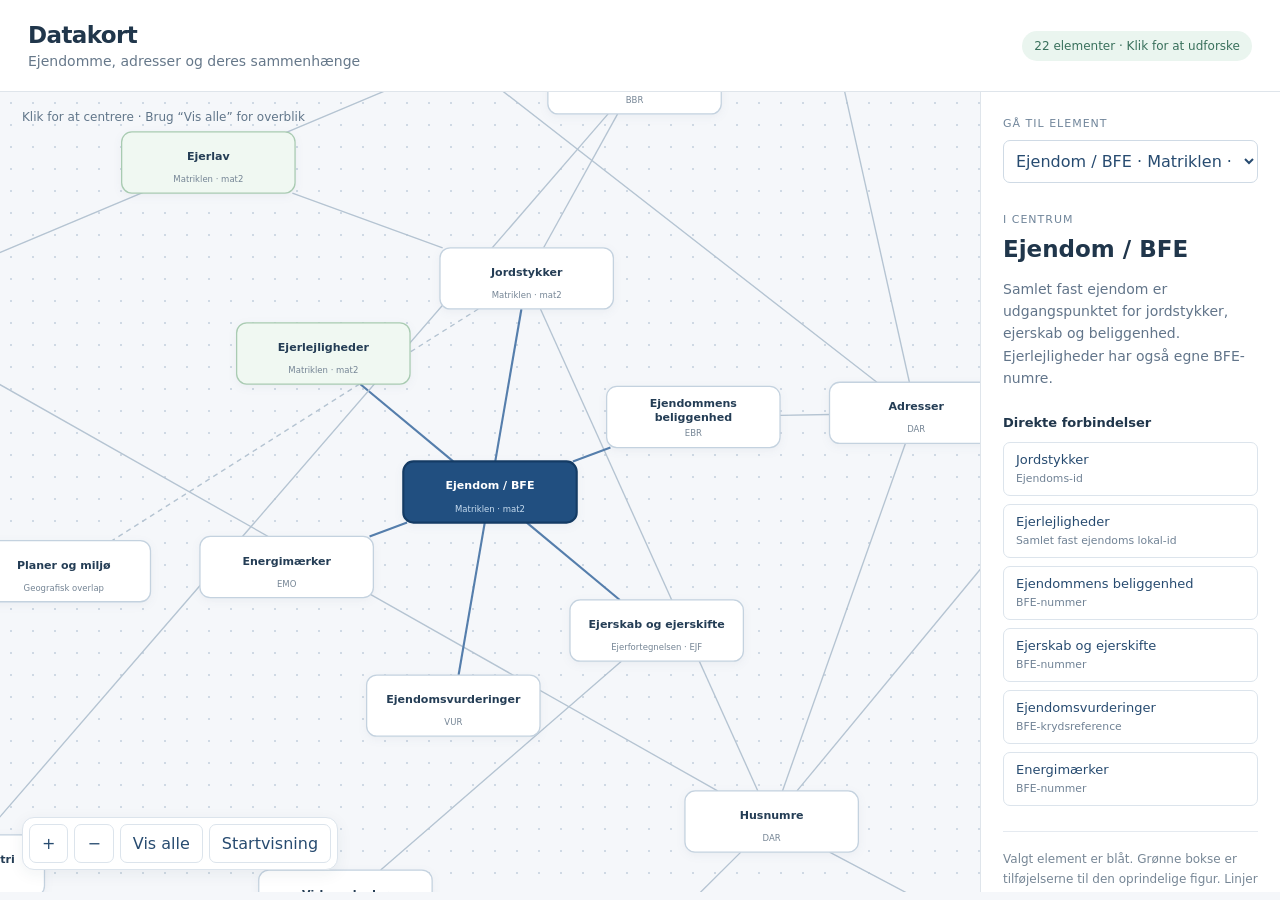
==== datamodel-app/index.html @ 89b3557c "Add standalone Danish interactive data map Co-authored-by: Copilot App <223556219+Copilot@users.nore" ====
<!doctype html>
<html lang="da">
<head>
  <meta charset="utf-8">
  <meta name="viewport" content="width=device-width, initial-scale=1">
  <title>Datakort · Ejendomme og adresser</title>
  <style>
    :root { color-scheme: light; font-family: system-ui, sans-serif; color: #20364b; background: #f5f7fa; }
    * { box-sizing: border-box; }
    body { margin: 0; }
    header { padding: 22px 28px; background: white; border-bottom: 1px solid #dfe5eb; display: flex; align-items: center; justify-content: space-between; gap: 20px; }
    h1 { margin: 0 0 5px; font-size: 23px; letter-spacing: -.6px; }
    header p { margin: 0; color: #66788a; font-size: 14px; }
    .badge { font-size: 12px; color: #39705c; background: #eaf5ef; padding: 8px 12px; border-radius: 20px; white-space: nowrap; }
    main { display: grid; grid-template-columns: minmax(0, 1fr) 300px; height: calc(100dvh - 100px); min-height: 460px; }
    .map { position: relative; overflow: hidden; background: radial-gradient(circle, #cfd9e4 1px, transparent 1px); background-size: 22px 22px; }
    svg { width: 100%; height: 100%; display: block; touch-action: none; cursor: grab; }
    svg.dragging { cursor: grabbing; }
    .edge { stroke: #b5c4d2; stroke-width: 1.6; fill: none; }
    .edge.active { stroke: #557eac; stroke-width: 2.5; }
    .edge.spatial { stroke-dasharray: 6 5; }
    .node { cursor: pointer; outline: none; }
    .node rect { fill: white; stroke: #c4d2df; stroke-width: 1.5; filter: drop-shadow(0 3px 5px #1e355b0d); }
    .node.added rect { fill: #f0f8f2; stroke: #a9cbb2; }
    .node:hover rect, .node:focus-visible rect { stroke: #1969b8; stroke-width: 3; }
    .node.selected rect { fill: #214f80; stroke: #143b64; stroke-width: 2.5; }
    .node text { fill: #243d55; font-size: 13px; font-weight: 600; pointer-events: none; text-anchor: middle; }
    .node .sub { fill: #758595; font-size: 10px; font-weight: 400; }
    .node.selected text { fill: white; }
    .node.selected .sub { fill: #c7dcef; }
    .toolbar { position: absolute; bottom: 22px; left: 22px; display: flex; gap: 6px; padding: 6px; background: white; border: 1px solid #dce4ec; border-radius: 12px; box-shadow: 0 4px 16px #243d5510; }
    button, select { font: inherit; }
    button { border: 1px solid #dce4ec; background: white; color: #274b70; border-radius: 7px; padding: 9px 12px; cursor: pointer; }
    button:hover { background: #edf4fb; }
    button:focus-visible, select:focus-visible { outline: 3px solid #3986cc; outline-offset: 2px; }
    .hint { position: absolute; top: 18px; left: 22px; font-size: 12px; color: #61768a; pointer-events: none; }
    aside { padding: 25px 22px; background: white; border-left: 1px solid #dfe5eb; overflow: auto; }
    label, .eyebrow { display: block; font-size: 11px; text-transform: uppercase; letter-spacing: 1px; color: #71869b; margin: 0 0 10px; }
    select { width: 100%; padding: 10px 8px; border: 1px solid #cfdae5; border-radius: 7px; background: white; color: #274b70; margin-bottom: 30px; }
    h2 { font-size: 23px; line-height: 1.2; margin: 0 0 10px; }
    #description { color: #62758a; font-size: 14px; line-height: 1.6; }
    h3 { font-size: 13px; margin: 25px 0 12px; }
    #neighbors { display: grid; gap: 8px; }
    #neighbors button { text-align: left; font-size: 13px; }
    #neighbors small { display: block; color: #708295; padding-top: 4px; line-height: 1.4; }
    .note { font-size: 12px; color: #778796; line-height: 1.6; border-top: 1px solid #e5eaf0; margin-top: 25px; padding-top: 18px; }
    @media (max-width: 720px) {
      header { padding: 16px; } h1 { font-size: 19px; } .badge { display: none; }
      main { display: flex; flex-direction: column; height: auto; }
      .map { height: 65dvh; min-height: 380px; }
      aside { border-left: 0; border-top: 1px solid #dfe5eb; padding: 20px; }
      select { margin-bottom: 20px; } .hint { max-width: 230px; }
    }
  </style>
</head>
<body>
  <header>
    <div><h1>Datakort</h1><p>Ejendomme, adresser og deres sammenhænge</p></div>
    <span class="badge">22 elementer · Klik for at udforske</span>
  </header>
  <main>
    <section class="map" aria-label="Interaktivt relationskort">
      <span class="hint">Klik for at centrere · Brug “Vis alle” for overblik</span>
      <svg aria-label="Datasamlinger og forbindelser">
        <g id="viewport"><g id="edges"></g><g id="nodes"></g></g>
      </svg>
      <div class="toolbar" aria-label="Kortkontrol">
        <button id="zoom-in" aria-label="Zoom ind">+</button>
        <button id="zoom-out" aria-label="Zoom ud">−</button>
        <button id="fit">Vis alle</button>
        <button id="reset">Startvisning</button>
      </div>
    </section>
    <aside>
      <label for="choose">Gå til element</label>
      <select id="choose"></select>
      <p class="eyebrow">I centrum</p>
      <h2 id="title" aria-live="polite"></h2>
      <p id="description"></p>
      <h3>Direkte forbindelser</h3>
      <div id="neighbors"></div>
      <p class="note">Valgt element er blåt. Grønne bokse er tilføjelserne til den oprindelige figur. Linjer viser overordnede sammenhænge, ikke nødvendigvis fremmednøgler eller én-til-én-forhold. Stiplet linje viser geografisk overlap.<br><br>Træk i baggrunden for at flytte kortet. Zoom med musehjulet eller knapperne. Bokse kan også vælges med Tab og Enter.<br><br>Statisk model fra databaseundersøgelsen. Ingen liveforbindelse eller persondata.</p>
    </aside>
  </main>
  <script src="app.js"></script>
</body>
</html>
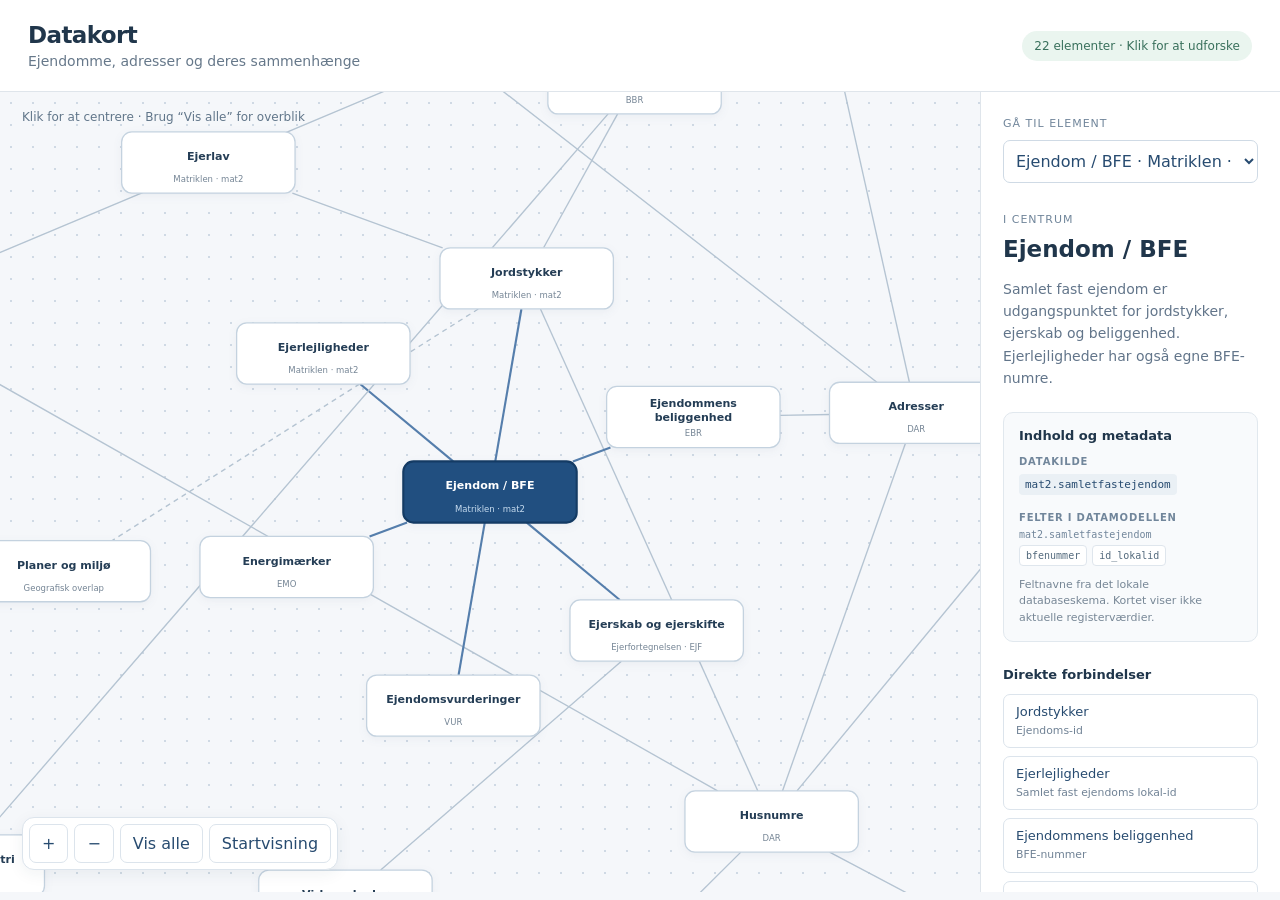
==== commit b5b0bdd2: "Show schema metadata for data map elements Co-authored-by: Copilot App <223556219+Copilot@users.nore" ====
--- a/datamodel-app/index.html
+++ b/datamodel-app/index.html
@@ -21,7 +21,6 @@
     .edge.spatial { stroke-dasharray: 6 5; }
     .node { cursor: pointer; outline: none; }
     .node rect { fill: white; stroke: #c4d2df; stroke-width: 1.5; filter: drop-shadow(0 3px 5px #1e355b0d); }
-    .node.added rect { fill: #f0f8f2; stroke: #a9cbb2; }
     .node:hover rect, .node:focus-visible rect { stroke: #1969b8; stroke-width: 3; }
     .node.selected rect { fill: #214f80; stroke: #143b64; stroke-width: 2.5; }
     .node text { fill: #243d55; font-size: 13px; font-weight: 600; pointer-events: none; text-anchor: middle; }
@@ -39,6 +38,16 @@
     select { width: 100%; padding: 10px 8px; border: 1px solid #cfdae5; border-radius: 7px; background: white; color: #274b70; margin-bottom: 30px; }
     h2 { font-size: 23px; line-height: 1.2; margin: 0 0 10px; }
     #description { color: #62758a; font-size: 14px; line-height: 1.6; }
+    .metadata { margin-top: 22px; padding: 15px; border: 1px solid #e1e8ee; border-radius: 10px; background: #f8fafc; }
+    .metadata h3 { margin: 0 0 13px; font-size: 13px; }
+    .metadata-label { margin: 13px 0 6px; color: #71869b; font-size: 10px; font-weight: 700; letter-spacing: .08em; text-transform: uppercase; }
+    .metadata-label:first-of-type { margin-top: 0; }
+    .metadata-table { display: inline-block; margin: 0 4px 4px 0; padding: 4px 6px; border-radius: 4px; background: #eaf0f5; color: #274b70; font: 11px ui-monospace, monospace; overflow-wrap: anywhere; }
+    .metadata-groups { display: grid; gap: 10px; }
+    .metadata-fields { display: flex; flex-wrap: wrap; gap: 5px; }
+    .metadata-table-name { margin: 0 0 5px; color: #71869b; font: 10px ui-monospace, monospace; }
+    .metadata-field { min-width: 0; max-width: 100%; padding: 4px 6px; border: 1px solid #dfe6ed; border-radius: 4px; background: white; color: #536a7d; font: 10px ui-monospace, monospace; overflow-wrap: anywhere; word-break: break-word; }
+    .metadata-note { margin: 11px 0 0; color: #778796; font-size: 11px; line-height: 1.5; }
     h3 { font-size: 13px; margin: 25px 0 12px; }
     #neighbors { display: grid; gap: 8px; }
     #neighbors button { text-align: left; font-size: 13px; }
@@ -77,9 +86,17 @@
       <p class="eyebrow">I centrum</p>
       <h2 id="title" aria-live="polite"></h2>
       <p id="description"></p>
+      <section class="metadata" aria-labelledby="metadata-title">
+        <h3 id="metadata-title">Indhold og metadata</h3>
+        <p class="metadata-label">Datakilde</p>
+        <div id="metadata-source"></div>
+        <p class="metadata-label">Felter i datamodellen</p>
+        <div id="metadata-fields" class="metadata-groups"></div>
+        <p id="metadata-note" class="metadata-note"></p>
+      </section>
       <h3>Direkte forbindelser</h3>
       <div id="neighbors"></div>
-      <p class="note">Valgt element er blåt. Grønne bokse er tilføjelserne til den oprindelige figur. Linjer viser overordnede sammenhænge, ikke nødvendigvis fremmednøgler eller én-til-én-forhold. Stiplet linje viser geografisk overlap.<br><br>Træk i baggrunden for at flytte kortet. Zoom med musehjulet eller knapperne. Bokse kan også vælges med Tab og Enter.<br><br>Statisk model fra databaseundersøgelsen. Ingen liveforbindelse eller persondata.</p>
+      <p class="note">Valgt element er blåt. Linjer viser overordnede sammenhænge, ikke nødvendigvis fremmednøgler eller én-til-én-forhold. Stiplet linje viser geografisk overlap.<br><br>Træk i baggrunden for at flytte kortet. Zoom med musehjulet eller knapperne. Bokse kan også vælges med Tab og Enter.<br><br>Statisk model fra databaseundersøgelsen. Ingen liveforbindelse eller persondata.</p>
     </aside>
   </main>
   <script src="app.js"></script>
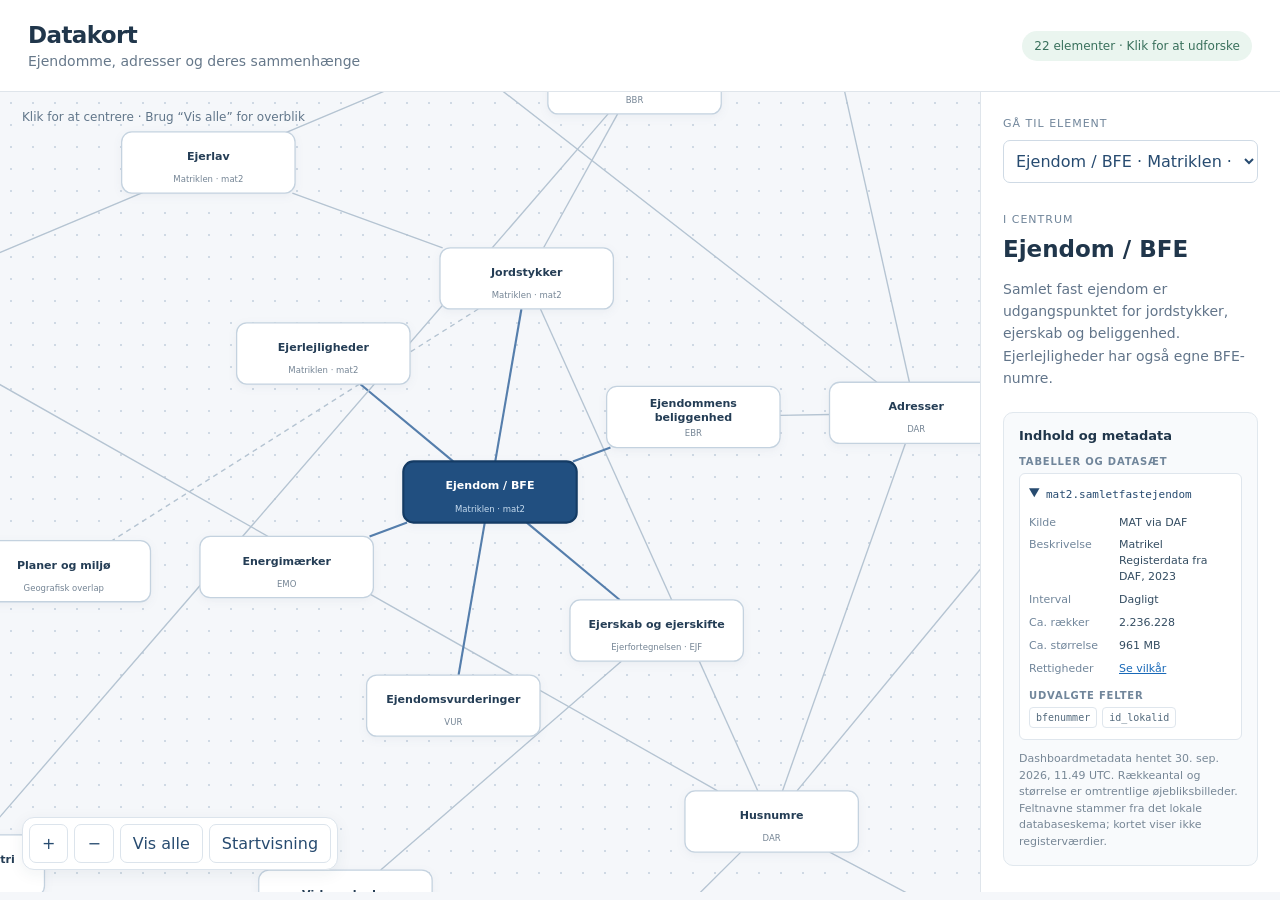
==== commit 289241a6: "Show Datatank dataset metadata in data map Co-authored-by: Copilot App <223556219+Copilot@users.nore" ====
--- a/datamodel-app/index.html
+++ b/datamodel-app/index.html
@@ -41,11 +41,18 @@
     .metadata { margin-top: 22px; padding: 15px; border: 1px solid #e1e8ee; border-radius: 10px; background: #f8fafc; }
     .metadata h3 { margin: 0 0 13px; font-size: 13px; }
     .metadata-label { margin: 13px 0 6px; color: #71869b; font-size: 10px; font-weight: 700; letter-spacing: .08em; text-transform: uppercase; }
-    .metadata-label:first-of-type { margin-top: 0; }
-    .metadata-table { display: inline-block; margin: 0 4px 4px 0; padding: 4px 6px; border-radius: 4px; background: #eaf0f5; color: #274b70; font: 11px ui-monospace, monospace; overflow-wrap: anywhere; }
-    .metadata-groups { display: grid; gap: 10px; }
+    .metadata-groups { display: grid; gap: 8px; }
+    .metadata-table-detail { border: 1px solid #dfe6ed; border-radius: 6px; background: white; min-width: 0; }
+    .metadata-table-detail summary { padding: 9px; color: #274b70; cursor: pointer; overflow-wrap: anywhere; }
+    .metadata-table-detail summary code { font: 11px ui-monospace, monospace; }
+    .metadata-table-detail summary:focus-visible { outline: 3px solid #3986cc; outline-offset: 2px; }
+    .metadata-table-body { padding: 0 9px 11px; }
+    .metadata-table-body dl { display: grid; grid-template-columns: 85px minmax(0, 1fr); gap: 7px 5px; margin: 4px 0 12px; font-size: 11px; line-height: 1.45; overflow-wrap: anywhere; }
+    .metadata-table-body dt { color: #71869b; }
+    .metadata-table-body dd { margin: 0; color: #344d62; }
+    .metadata-table-body a { color: #1969b8; }
     .metadata-fields { display: flex; flex-wrap: wrap; gap: 5px; }
-    .metadata-table-name { margin: 0 0 5px; color: #71869b; font: 10px ui-monospace, monospace; }
+    .metadata-unavailable { font-size: 11px; color: #778796; }
     .metadata-field { min-width: 0; max-width: 100%; padding: 4px 6px; border: 1px solid #dfe6ed; border-radius: 4px; background: white; color: #536a7d; font: 10px ui-monospace, monospace; overflow-wrap: anywhere; word-break: break-word; }
     .metadata-note { margin: 11px 0 0; color: #778796; font-size: 11px; line-height: 1.5; }
     h3 { font-size: 13px; margin: 25px 0 12px; }
@@ -88,9 +95,7 @@
       <p id="description"></p>
       <section class="metadata" aria-labelledby="metadata-title">
         <h3 id="metadata-title">Indhold og metadata</h3>
-        <p class="metadata-label">Datakilde</p>
-        <div id="metadata-source"></div>
-        <p class="metadata-label">Felter i datamodellen</p>
+        <p class="metadata-label">Tabeller og datasæt</p>
         <div id="metadata-fields" class="metadata-groups"></div>
         <p id="metadata-note" class="metadata-note"></p>
       </section>
@@ -99,6 +104,7 @@
       <p class="note">Valgt element er blåt. Linjer viser overordnede sammenhænge, ikke nødvendigvis fremmednøgler eller én-til-én-forhold. Stiplet linje viser geografisk overlap.<br><br>Træk i baggrunden for at flytte kortet. Zoom med musehjulet eller knapperne. Bokse kan også vælges med Tab og Enter.<br><br>Statisk model fra databaseundersøgelsen. Ingen liveforbindelse eller persondata.</p>
     </aside>
   </main>
+  <script src="dashboard-metadata.js"></script>
   <script src="app.js"></script>
 </body>
 </html>
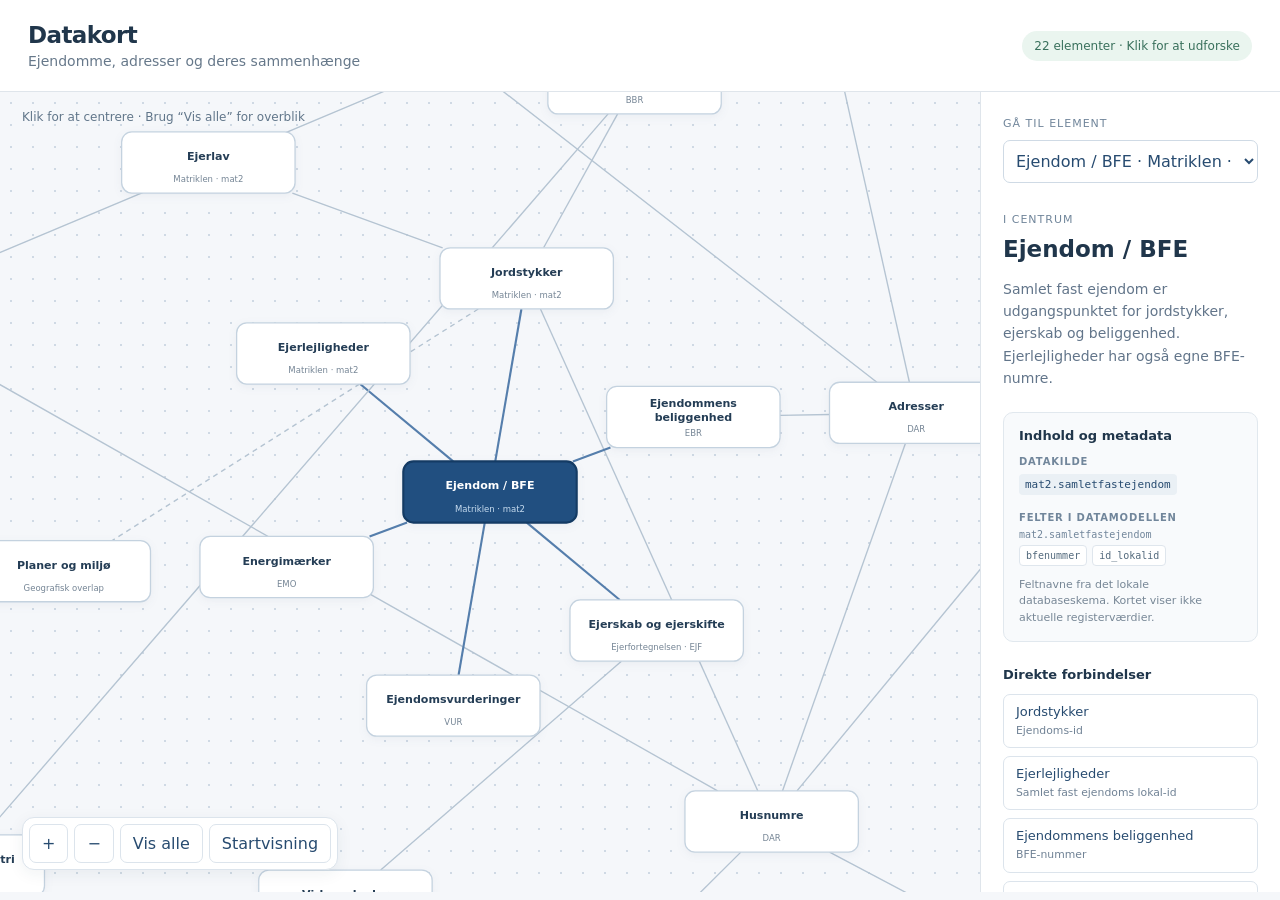
==== commit 5080ad62: "fix merge issues" ====
--- a/datamodel-app/index.html
+++ b/datamodel-app/index.html
@@ -41,18 +41,11 @@
     .metadata { margin-top: 22px; padding: 15px; border: 1px solid #e1e8ee; border-radius: 10px; background: #f8fafc; }
     .metadata h3 { margin: 0 0 13px; font-size: 13px; }
     .metadata-label { margin: 13px 0 6px; color: #71869b; font-size: 10px; font-weight: 700; letter-spacing: .08em; text-transform: uppercase; }
-    .metadata-groups { display: grid; gap: 8px; }
-    .metadata-table-detail { border: 1px solid #dfe6ed; border-radius: 6px; background: white; min-width: 0; }
-    .metadata-table-detail summary { padding: 9px; color: #274b70; cursor: pointer; overflow-wrap: anywhere; }
-    .metadata-table-detail summary code { font: 11px ui-monospace, monospace; }
-    .metadata-table-detail summary:focus-visible { outline: 3px solid #3986cc; outline-offset: 2px; }
-    .metadata-table-body { padding: 0 9px 11px; }
-    .metadata-table-body dl { display: grid; grid-template-columns: 85px minmax(0, 1fr); gap: 7px 5px; margin: 4px 0 12px; font-size: 11px; line-height: 1.45; overflow-wrap: anywhere; }
-    .metadata-table-body dt { color: #71869b; }
-    .metadata-table-body dd { margin: 0; color: #344d62; }
-    .metadata-table-body a { color: #1969b8; }
+    .metadata-label:first-of-type { margin-top: 0; }
+    .metadata-table { display: inline-block; margin: 0 4px 4px 0; padding: 4px 6px; border-radius: 4px; background: #eaf0f5; color: #274b70; font: 11px ui-monospace, monospace; overflow-wrap: anywhere; }
+    .metadata-groups { display: grid; gap: 10px; }
     .metadata-fields { display: flex; flex-wrap: wrap; gap: 5px; }
-    .metadata-unavailable { font-size: 11px; color: #778796; }
+    .metadata-table-name { margin: 0 0 5px; color: #71869b; font: 10px ui-monospace, monospace; }
     .metadata-field { min-width: 0; max-width: 100%; padding: 4px 6px; border: 1px solid #dfe6ed; border-radius: 4px; background: white; color: #536a7d; font: 10px ui-monospace, monospace; overflow-wrap: anywhere; word-break: break-word; }
     .metadata-note { margin: 11px 0 0; color: #778796; font-size: 11px; line-height: 1.5; }
     h3 { font-size: 13px; margin: 25px 0 12px; }
@@ -95,7 +88,9 @@
       <p id="description"></p>
       <section class="metadata" aria-labelledby="metadata-title">
         <h3 id="metadata-title">Indhold og metadata</h3>
-        <p class="metadata-label">Tabeller og datasæt</p>
+        <p class="metadata-label">Datakilde</p>
+        <div id="metadata-source"></div>
+        <p class="metadata-label">Felter i datamodellen</p>
         <div id="metadata-fields" class="metadata-groups"></div>
         <p id="metadata-note" class="metadata-note"></p>
       </section>
@@ -104,7 +99,6 @@
       <p class="note">Valgt element er blåt. Linjer viser overordnede sammenhænge, ikke nødvendigvis fremmednøgler eller én-til-én-forhold. Stiplet linje viser geografisk overlap.<br><br>Træk i baggrunden for at flytte kortet. Zoom med musehjulet eller knapperne. Bokse kan også vælges med Tab og Enter.<br><br>Statisk model fra databaseundersøgelsen. Ingen liveforbindelse eller persondata.</p>
     </aside>
   </main>
-  <script src="dashboard-metadata.js"></script>
   <script src="app.js"></script>
 </body>
 </html>
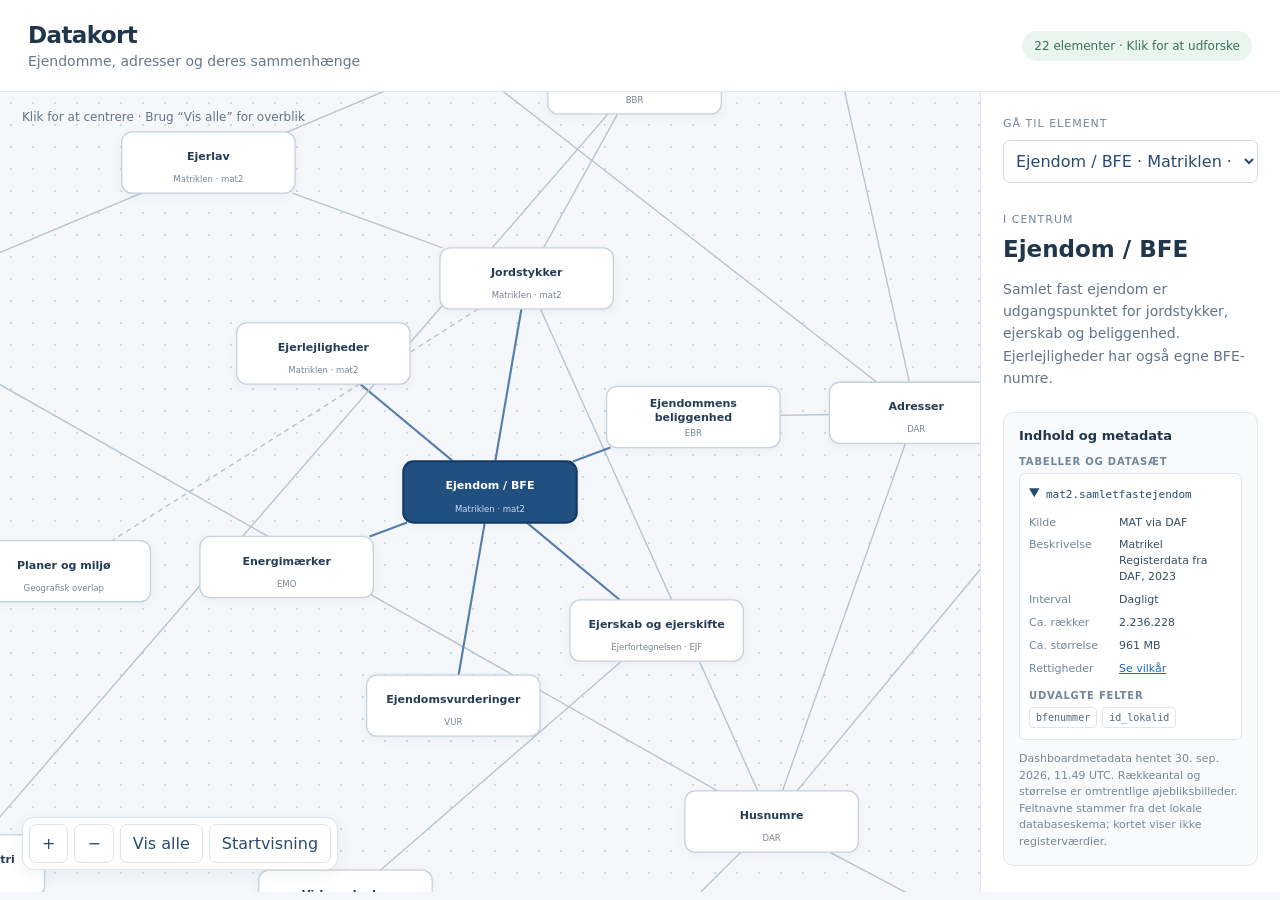
==== commit c13cf3b4: "Merge pull request #3 from Septima/docdemar-datakort-dashboardmetadata-pr Vis Datatank-metadata i da" ====
--- a/datamodel-app/index.html
+++ b/datamodel-app/index.html
@@ -41,11 +41,18 @@
     .metadata { margin-top: 22px; padding: 15px; border: 1px solid #e1e8ee; border-radius: 10px; background: #f8fafc; }
     .metadata h3 { margin: 0 0 13px; font-size: 13px; }
     .metadata-label { margin: 13px 0 6px; color: #71869b; font-size: 10px; font-weight: 700; letter-spacing: .08em; text-transform: uppercase; }
-    .metadata-label:first-of-type { margin-top: 0; }
-    .metadata-table { display: inline-block; margin: 0 4px 4px 0; padding: 4px 6px; border-radius: 4px; background: #eaf0f5; color: #274b70; font: 11px ui-monospace, monospace; overflow-wrap: anywhere; }
-    .metadata-groups { display: grid; gap: 10px; }
+    .metadata-groups { display: grid; gap: 8px; }
+    .metadata-table-detail { border: 1px solid #dfe6ed; border-radius: 6px; background: white; min-width: 0; }
+    .metadata-table-detail summary { padding: 9px; color: #274b70; cursor: pointer; overflow-wrap: anywhere; }
+    .metadata-table-detail summary code { font: 11px ui-monospace, monospace; }
+    .metadata-table-detail summary:focus-visible { outline: 3px solid #3986cc; outline-offset: 2px; }
+    .metadata-table-body { padding: 0 9px 11px; }
+    .metadata-table-body dl { display: grid; grid-template-columns: 85px minmax(0, 1fr); gap: 7px 5px; margin: 4px 0 12px; font-size: 11px; line-height: 1.45; overflow-wrap: anywhere; }
+    .metadata-table-body dt { color: #71869b; }
+    .metadata-table-body dd { margin: 0; color: #344d62; }
+    .metadata-table-body a { color: #1969b8; }
     .metadata-fields { display: flex; flex-wrap: wrap; gap: 5px; }
-    .metadata-table-name { margin: 0 0 5px; color: #71869b; font: 10px ui-monospace, monospace; }
+    .metadata-unavailable { font-size: 11px; color: #778796; }
     .metadata-field { min-width: 0; max-width: 100%; padding: 4px 6px; border: 1px solid #dfe6ed; border-radius: 4px; background: white; color: #536a7d; font: 10px ui-monospace, monospace; overflow-wrap: anywhere; word-break: break-word; }
     .metadata-note { margin: 11px 0 0; color: #778796; font-size: 11px; line-height: 1.5; }
     h3 { font-size: 13px; margin: 25px 0 12px; }
@@ -88,9 +95,7 @@
       <p id="description"></p>
       <section class="metadata" aria-labelledby="metadata-title">
         <h3 id="metadata-title">Indhold og metadata</h3>
-        <p class="metadata-label">Datakilde</p>
-        <div id="metadata-source"></div>
-        <p class="metadata-label">Felter i datamodellen</p>
+        <p class="metadata-label">Tabeller og datasæt</p>
         <div id="metadata-fields" class="metadata-groups"></div>
         <p id="metadata-note" class="metadata-note"></p>
       </section>
@@ -99,6 +104,7 @@
       <p class="note">Valgt element er blåt. Linjer viser overordnede sammenhænge, ikke nødvendigvis fremmednøgler eller én-til-én-forhold. Stiplet linje viser geografisk overlap.<br><br>Træk i baggrunden for at flytte kortet. Zoom med musehjulet eller knapperne. Bokse kan også vælges med Tab og Enter.<br><br>Statisk model fra databaseundersøgelsen. Ingen liveforbindelse eller persondata.</p>
     </aside>
   </main>
+  <script src="dashboard-metadata.js"></script>
   <script src="app.js"></script>
 </body>
 </html>
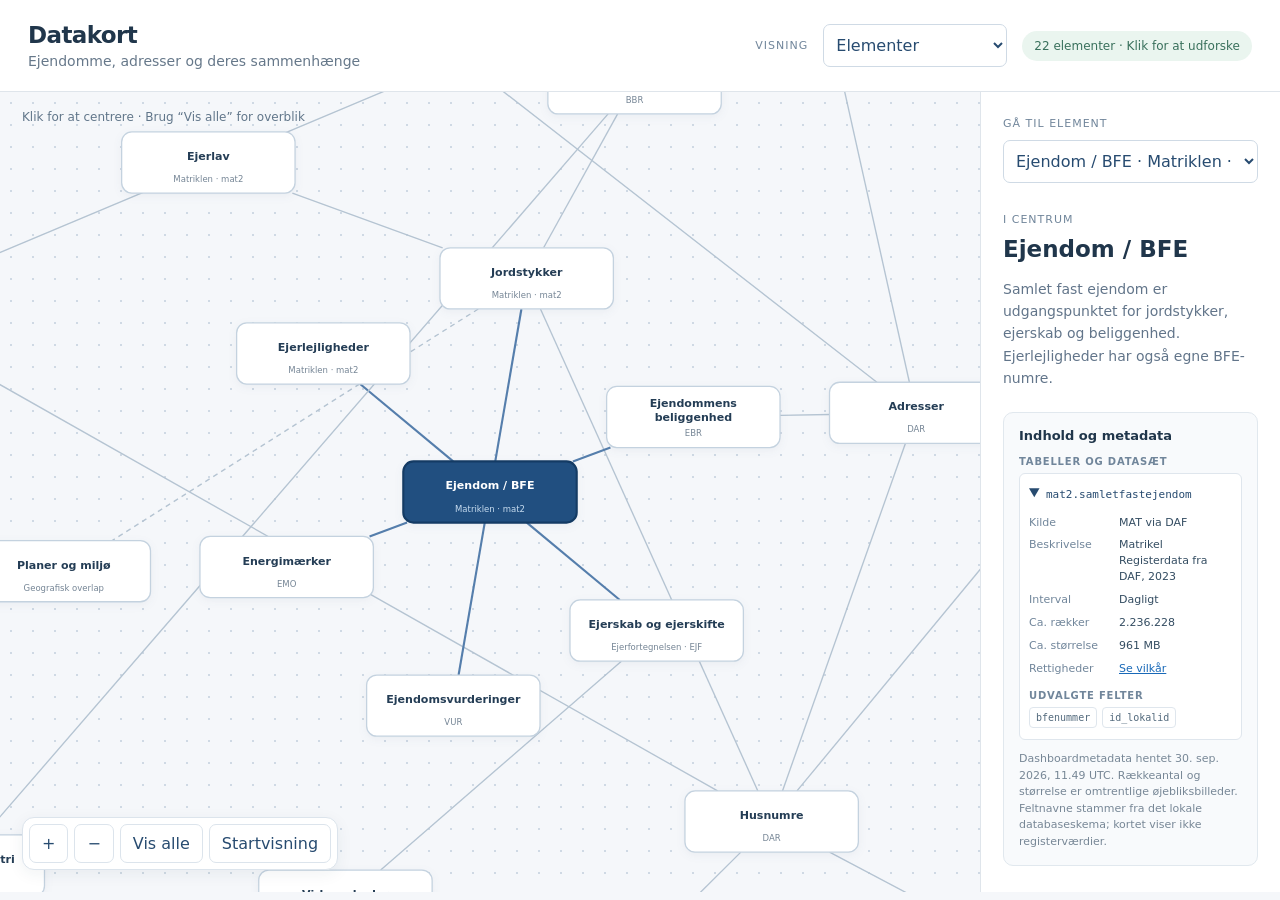
==== commit 32d1ebb9: "Add schema relationships view to data map Co-authored-by: Copilot App <223556219+Copilot@users.norep" ====
--- a/datamodel-app/index.html
+++ b/datamodel-app/index.html
@@ -12,6 +12,9 @@
     h1 { margin: 0 0 5px; font-size: 23px; letter-spacing: -.6px; }
     header p { margin: 0; color: #66788a; font-size: 14px; }
     .badge { font-size: 12px; color: #39705c; background: #eaf5ef; padding: 8px 12px; border-radius: 20px; white-space: nowrap; }
+    .view-controls { display: flex; align-items: center; gap: 15px; }
+    .view-controls label { margin: 0; white-space: nowrap; }
+    .view-controls select { width: auto; margin: 0; min-width: 145px; }
     main { display: grid; grid-template-columns: minmax(0, 1fr) 300px; height: calc(100dvh - 100px); min-height: 460px; }
     .map { position: relative; overflow: hidden; background: radial-gradient(circle, #cfd9e4 1px, transparent 1px); background-size: 22px 22px; }
     svg { width: 100%; height: 100%; display: block; touch-action: none; cursor: grab; }
@@ -58,10 +61,17 @@
     h3 { font-size: 13px; margin: 25px 0 12px; }
     #neighbors { display: grid; gap: 8px; }
     #neighbors button { text-align: left; font-size: 13px; }
-    #neighbors small { display: block; color: #708295; padding-top: 4px; line-height: 1.4; }
+    #neighbors small { display: block; color: #708295; padding-top: 4px; line-height: 1.4; overflow-wrap: anywhere; }
+    .relation-evidence { padding: 0 8px 10px; color: #62758a; font-size: 11px; overflow-wrap: anywhere; }
+    .relation-evidence summary { cursor: pointer; }
+    .relation-evidence ul, #schema-datasets { padding-left: 18px; line-height: 1.6; }
+    #schema-datasets-details { margin-top: 20px; }
+    #schema-datasets-details summary { cursor: pointer; font-size: 13px; font-weight: 600; }
+    [hidden] { display: none !important; }
     .note { font-size: 12px; color: #778796; line-height: 1.6; border-top: 1px solid #e5eaf0; margin-top: 25px; padding-top: 18px; }
     @media (max-width: 720px) {
       header { padding: 16px; } h1 { font-size: 19px; } .badge { display: none; }
+      .view-controls label { display: none; } .view-controls select { min-width: 0; max-width: 125px; padding: 7px 4px; }
       main { display: flex; flex-direction: column; height: auto; }
       .map { height: 65dvh; min-height: 380px; }
       aside { border-left: 0; border-top: 1px solid #dfe5eb; padding: 20px; }
@@ -71,8 +81,15 @@
 </head>
 <body>
   <header>
-    <div><h1>Datakort</h1><p>Ejendomme, adresser og deres sammenhænge</p></div>
-    <span class="badge">22 elementer · Klik for at udforske</span>
+    <div><h1>Datakort</h1><p id="map-subtitle">Ejendomme, adresser og deres sammenhænge</p></div>
+    <div class="view-controls">
+      <label for="view-mode">Visning</label>
+      <select id="view-mode" aria-label="Vælg visning">
+        <option value="elements">Elementer</option>
+        <option value="schemas">Databaseskemaer</option>
+      </select>
+      <span class="badge">22 elementer · Klik for at udforske</span>
+    </div>
   </header>
   <main>
     <section class="map" aria-label="Interaktivt relationskort">
@@ -88,22 +105,30 @@
       </div>
     </section>
     <aside>
-      <label for="choose">Gå til element</label>
+      <label id="choose-label" for="choose">Gå til element</label>
       <select id="choose"></select>
       <p class="eyebrow">I centrum</p>
       <h2 id="title" aria-live="polite"></h2>
       <p id="description"></p>
-      <section class="metadata" aria-labelledby="metadata-title">
+      <section id="element-metadata" class="metadata" aria-labelledby="metadata-title">
         <h3 id="metadata-title">Indhold og metadata</h3>
         <p class="metadata-label">Tabeller og datasæt</p>
         <div id="metadata-fields" class="metadata-groups"></div>
         <p id="metadata-note" class="metadata-note"></p>
       </section>
-      <h3>Direkte forbindelser</h3>
+      <section id="schema-metadata" hidden>
+        <details id="schema-datasets-details">
+          <summary id="schema-datasets-count">Datasæt</summary>
+          <ul id="schema-datasets"></ul>
+        </details>
+      </section>
+      <h3 id="relations-heading">Direkte forbindelser</h3>
       <div id="neighbors"></div>
-      <p class="note">Valgt element er blåt. Linjer viser overordnede sammenhænge, ikke nødvendigvis fremmednøgler eller én-til-én-forhold. Stiplet linje viser geografisk overlap.<br><br>Træk i baggrunden for at flytte kortet. Zoom med musehjulet eller knapperne. Bokse kan også vælges med Tab og Enter.<br><br>Statisk model fra databaseundersøgelsen. Ingen liveforbindelse eller persondata.</p>
+      <p id="map-note" class="note"></p>
     </aside>
   </main>
+  <script src="../data.js"></script>
+  <script src="schema-graph.js"></script>
   <script src="dashboard-metadata.js"></script>
   <script src="app.js"></script>
 </body>
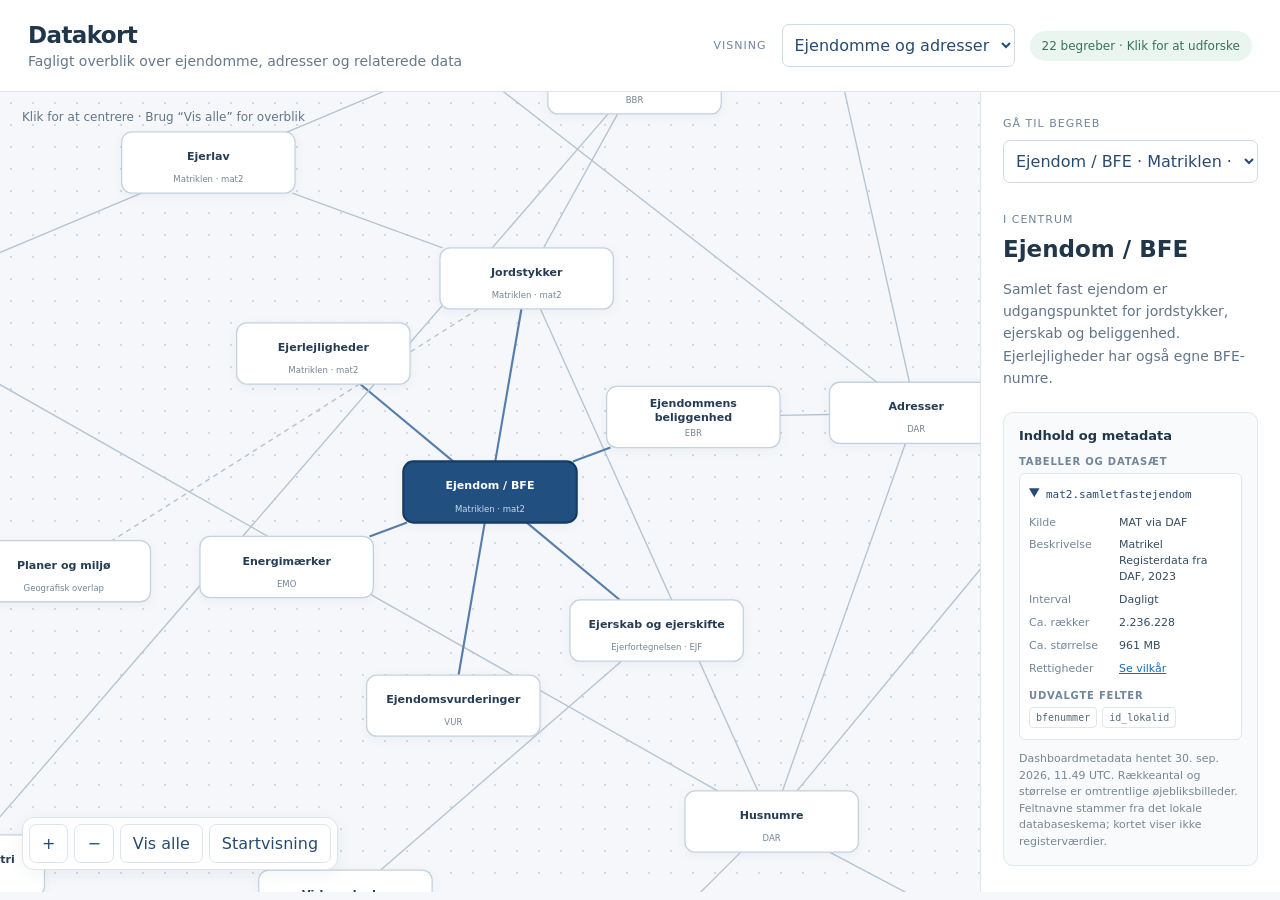
==== commit 578fb7ac: "Rename conceptual data map view Co-authored-by: Copilot App <223556219+Copilot@users.noreply.github." ====
--- a/datamodel-app/index.html
+++ b/datamodel-app/index.html
@@ -81,14 +81,14 @@
 </head>
 <body>
   <header>
-    <div><h1>Datakort</h1><p id="map-subtitle">Ejendomme, adresser og deres sammenhænge</p></div>
+    <div><h1>Datakort</h1><p id="map-subtitle">Fagligt overblik over ejendomme, adresser og relaterede data</p></div>
     <div class="view-controls">
       <label for="view-mode">Visning</label>
       <select id="view-mode" aria-label="Vælg visning">
-        <option value="elements">Elementer</option>
+        <option value="elements">Ejendomme og adresser</option>
         <option value="schemas">Databaseskemaer</option>
       </select>
-      <span class="badge">22 elementer · Klik for at udforske</span>
+      <span class="badge">22 begreber · Klik for at udforske</span>
     </div>
   </header>
   <main>
@@ -105,7 +105,7 @@
       </div>
     </section>
     <aside>
-      <label id="choose-label" for="choose">Gå til element</label>
+      <label id="choose-label" for="choose">Gå til begreb</label>
       <select id="choose"></select>
       <p class="eyebrow">I centrum</p>
       <h2 id="title" aria-live="polite"></h2>
